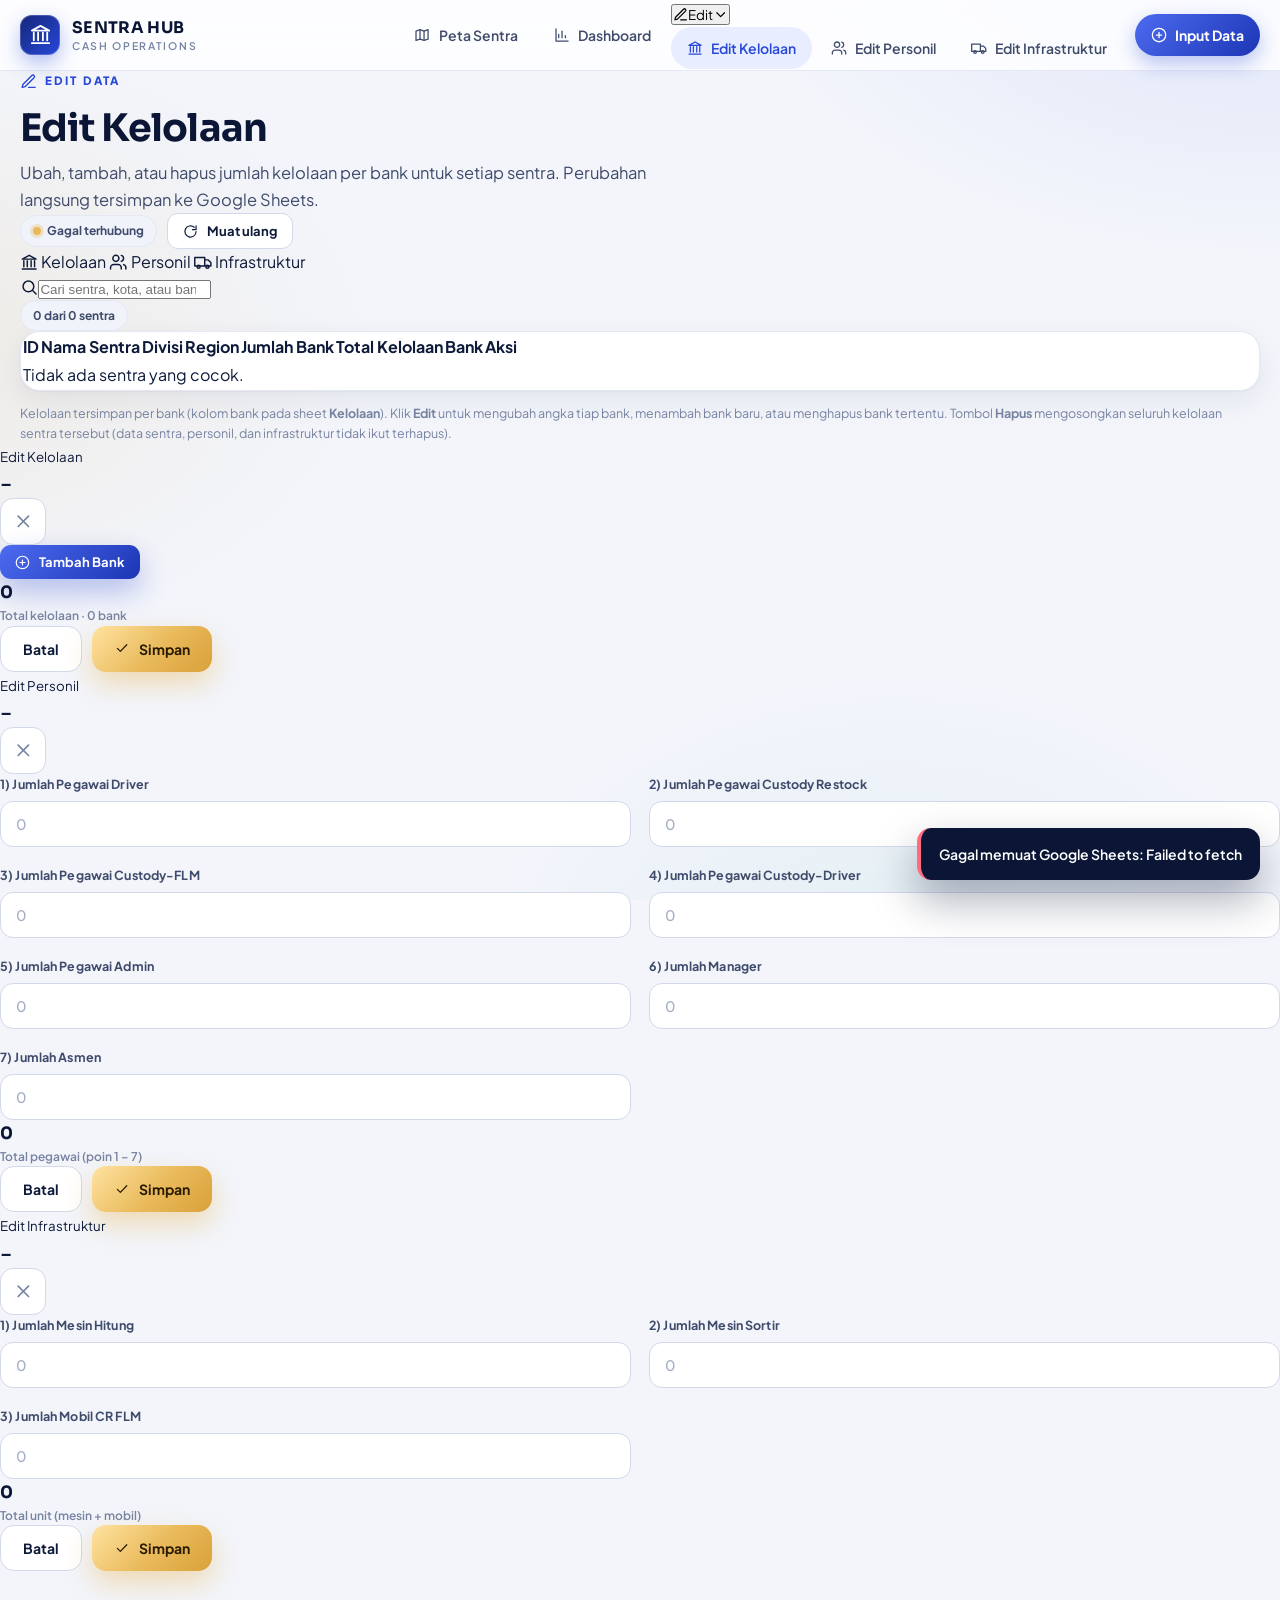
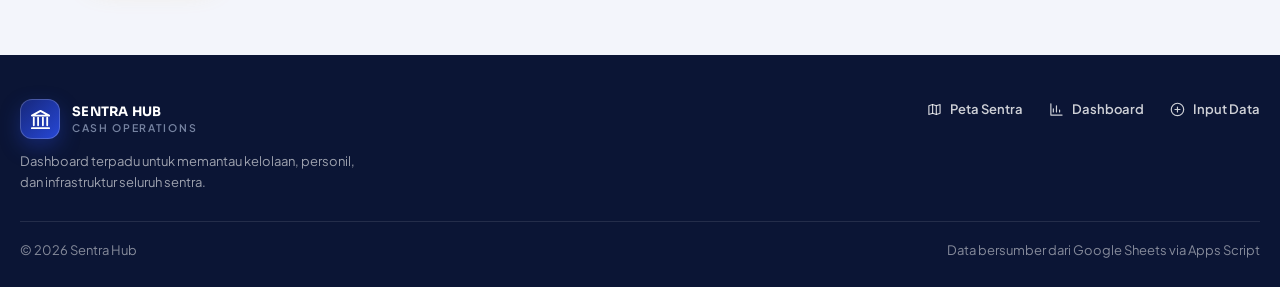
==== edit.html @ 5a51f847 "Add files via upload" ====
<!DOCTYPE html>
<html lang="id">
<head>
<meta charset="utf-8">
<meta name="viewport" content="width=device-width,initial-scale=1">
<title>Sentra Hub – Edit Data</title>
<link rel="icon" href="data:image/svg+xml,%3Csvg xmlns='http://www.w3.org/2000/svg' viewBox='0 0 64 64'%3E%3Cdefs%3E%3ClinearGradient id='g' x1='0' y1='0' x2='1' y2='1'%3E%3Cstop offset='0' stop-color='%2316277a'/%3E%3Cstop offset='1' stop-color='%232748d8'/%3E%3C/linearGradient%3E%3C/defs%3E%3Crect width='64' height='64' rx='16' fill='url(%23g)'/%3E%3Ctext x='32' y='43' font-size='34' font-weight='800' text-anchor='middle' fill='%23ffe3a1' font-family='Arial'%3ES%3C/text%3E%3C/svg%3E">
<link rel="preconnect" href="https://fonts.googleapis.com">
<link rel="preconnect" href="https://fonts.gstatic.com" crossorigin>
<link href="https://fonts.googleapis.com/css2?family=Plus+Jakarta+Sans:wght@400;500;600;700;800&family=Sora:wght@600;700&display=swap" rel="stylesheet">
<link rel="stylesheet" href="styles.css">
</head>
<body>

<nav class="nav">
  <div class="container nav-in">
    <a class="brand" href="index.html#top">
      <div class="brand-mark"><svg class="ic"><use href="#i-bank"/></svg></div>
      <div class="t"><span class="t">SENTRA HUB</span><small>Cash Operations</small></div>
    </a>
    <div class="nav-links">
      <a href="index.html#peta"><svg class="ic"><use href="#i-map"/></svg><span class="lbl">Peta Sentra</span></a>
      <a href="index.html#dashboard"><svg class="ic"><use href="#i-chart"/></svg><span class="lbl">Dashboard</span></a>
      <div class="nav-dd active">
        <button type="button" class="nav-dd-btn" aria-haspopup="true" aria-expanded="false"><svg class="ic"><use href="#i-edit"/></svg><span class="lbl">Edit</span><svg class="ic caret"><use href="#i-chev"/></svg></button>
        <div class="nav-dd-menu" role="menu">
          <a href="edit.html#kelolaan" role="menuitem" data-edit="kelolaan"><svg class="ic"><use href="#i-bank"/></svg><span class="lbl">Edit Kelolaan</span></a>
          <a href="edit.html#personil" role="menuitem" data-edit="personil"><svg class="ic"><use href="#i-users"/></svg><span class="lbl">Edit Personil</span></a>
          <a href="edit.html#infrastruktur" role="menuitem" data-edit="infrastruktur"><svg class="ic"><use href="#i-truck"/></svg><span class="lbl">Edit Infrastruktur</span></a>
        </div>
      </div>
      <a href="form.html" class="cta"><svg class="ic"><use href="#i-plus"/></svg><span class="lbl">Input Data</span></a>
    </div>
  </div>
</nav>

<main class="container">
  <div class="edit-head">
    <div>
      <span class="eyebrow"><svg class="ic"><use href="#i-edit"/></svg> Edit Data</span>
      <h2 class="title" id="pageTitle">Edit Kelolaan</h2>
      <p class="lead-dark" id="pageDesc">Ubah, tambah, atau hapus jumlah kelolaan per bank untuk setiap sentra. Perubahan langsung tersimpan ke Google Sheets.</p>
    </div>
    <div style="display:flex;gap:10px;align-items:center;flex-wrap:wrap">
      <span class="chip" id="status"><span class="dot demo"></span> Memuat…</span>
      <button class="btn btn-sm" id="refresh" type="button"><svg class="ic"><use href="#i-refresh"/></svg> Muat ulang</button>
    </div>
  </div>

  <div class="edit-tabs" id="tabs">
    <a href="#kelolaan" data-tab="kelolaan"><svg class="ic"><use href="#i-bank"/></svg> Kelolaan</a>
    <a href="#personil" data-tab="personil"><svg class="ic"><use href="#i-users"/></svg> Personil</a>
    <a href="#infrastruktur" data-tab="infrastruktur"><svg class="ic"><use href="#i-truck"/></svg> Infrastruktur</a>
  </div>

  <!-- ===== TAB KELOLAAN ===== -->
  <section id="tab-kelolaan">
    <div class="toolbar">
      <div class="search"><svg class="ic"><use href="#i-search"/></svg><input id="q" type="search" placeholder="Cari sentra, kota, atau bank…" autocomplete="off"></div>
      <span class="chip" id="count"></span>
    </div>
    <div class="card tbl-card">
      <div class="tbl-wrap">
        <table class="dt">
          <thead><tr>
            <th>ID</th><th>Nama Sentra</th><th>Divisi</th><th>Region</th>
            <th class="num">Jumlah Bank</th><th class="num">Total Kelolaan</th><th>Bank</th><th class="td-act">Aksi</th>
          </tr></thead>
          <tbody id="tbody"><tr><td colspan="8" class="empty-row">Memuat data…</td></tr></tbody>
        </table>
      </div>
    </div>
    <p class="note">Kelolaan tersimpan per bank (kolom bank pada sheet <b>Kelolaan</b>). Klik <b>Edit</b> untuk mengubah angka tiap bank, menambah bank baru, atau menghapus bank tertentu. Tombol <b>Hapus</b> mengosongkan seluruh kelolaan sentra tersebut (data sentra, personil, dan infrastruktur tidak ikut terhapus).</p>
  </section>

  <!-- ===== TAB PERSONIL ===== -->
  <section id="tab-personil" hidden>
    <div class="toolbar">
      <div class="search"><svg class="ic"><use href="#i-search"/></svg><input id="qp" type="search" placeholder="Cari sentra, kota, atau divisi…" autocomplete="off"></div>
      <span class="chip" id="pcount"></span>
    </div>
    <div class="card tbl-card">
      <div class="tbl-wrap">
        <table class="dt">
          <thead><tr>
            <th>ID</th><th>Nama Sentra</th><th>Divisi</th><th>Region</th>
            <th class="num">Driver</th><th class="num">Cust. Restock</th><th class="num">Cust. FLM</th><th class="num">Cust. Driver</th>
            <th class="num">Admin</th><th class="num">Manager</th><th class="num">Asmen</th><th class="num">Total</th><th class="td-act">Aksi</th>
          </tr></thead>
          <tbody id="ptbody"><tr><td colspan="13" class="empty-row">Memuat data…</td></tr></tbody>
        </table>
      </div>
    </div>
    <p class="note">Personil tersimpan per sentra (sheet <b>Personil</b>). Klik <b>Edit</b> untuk mengubah jumlah pegawai tiap posisi. Tombol <b>Hapus</b> menghapus seluruh data personil sentra tersebut (data sentra, kelolaan, dan infrastruktur tidak ikut terhapus).</p>
  </section>

  <!-- ===== TAB INFRASTRUKTUR ===== -->
  <section id="tab-infrastruktur" hidden>
    <div class="toolbar">
      <div class="search"><svg class="ic"><use href="#i-search"/></svg><input id="qi" type="search" placeholder="Cari sentra, kota, atau divisi…" autocomplete="off"></div>
      <span class="chip" id="icount"></span>
    </div>
    <div class="card tbl-card">
      <div class="tbl-wrap">
        <table class="dt">
          <thead><tr>
            <th>ID</th><th>Nama Sentra</th><th>Divisi</th><th>Region</th>
            <th class="num">Mesin Hitung</th><th class="num">Mesin Sortir</th><th class="num">Mobil CR FLM</th><th class="td-act">Aksi</th>
          </tr></thead>
          <tbody id="itbody"><tr><td colspan="8" class="empty-row">Memuat data…</td></tr></tbody>
        </table>
      </div>
    </div>
    <p class="note">Infrastruktur tersimpan per sentra (sheet <b>Infrastruktur</b>). Klik <b>Edit</b> untuk mengubah jumlah mesin hitung, mesin sortir, dan mobil CR FLM. Tombol <b>Hapus</b> menghapus seluruh data infrastruktur sentra tersebut (data sentra, kelolaan, dan personil tidak ikut terhapus).</p>
  </section>
</main>

<!-- ===== MODAL EDIT / TAMBAH KELOLAAN ===== -->
<div class="modal-bg" id="modal" aria-hidden="true">
  <div class="modal" role="dialog" aria-modal="true" aria-labelledby="mTitle">
    <div class="modal-h">
      <div><small id="mSmall">Edit Kelolaan</small><h3 id="mTitle">–</h3></div>
      <button type="button" class="icon-btn" id="mClose" aria-label="Tutup" style="margin-top:0"><svg class="ic"><use href="#i-x"/></svg></button>
    </div>
    <div class="modal-b">
      <div id="mRows"></div>
      <button type="button" class="btn btn-blue btn-sm" id="mAdd"><svg class="ic"><use href="#i-plus"/></svg> Tambah Bank</button>
      <datalist id="dlBank"></datalist>
    </div>
    <div class="modal-f">
      <div class="sum" style="font-size:12px;color:var(--muted);font-weight:600"><b id="mTotal" style="display:block;font-family:'Sora';font-size:17px;color:var(--navy)">0</b>Total kelolaan · <span id="mBankN">0</span> bank</div>
      <div style="display:flex;gap:10px">
        <button type="button" class="btn" id="mCancel">Batal</button>
        <button type="button" class="btn btn-gold" id="mSave"><svg class="ic"><use href="#i-check"/></svg> Simpan</button>
      </div>
    </div>
  </div>
</div>

<!-- ===== MODAL EDIT / TAMBAH PERSONIL ===== -->
<div class="modal-bg" id="pmodal" aria-hidden="true">
  <div class="modal" role="dialog" aria-modal="true" aria-labelledby="pTitle">
    <div class="modal-h">
      <div><small id="pSmall">Edit Personil</small><h3 id="pTitle">–</h3></div>
      <button type="button" class="icon-btn" id="pClose" aria-label="Tutup" style="margin-top:0"><svg class="ic"><use href="#i-x"/></svg></button>
    </div>
    <div class="modal-b">
      <div class="grid g2" id="pFields"></div>
    </div>
    <div class="modal-f">
      <div class="sum" style="font-size:12px;color:var(--muted);font-weight:600"><b id="pTotal" style="display:block;font-family:'Sora';font-size:17px;color:var(--navy)">0</b>Total pegawai (poin 1 – 7)</div>
      <div style="display:flex;gap:10px">
        <button type="button" class="btn" id="pCancel">Batal</button>
        <button type="button" class="btn btn-gold" id="pSave"><svg class="ic"><use href="#i-check"/></svg> Simpan</button>
      </div>
    </div>
  </div>
</div>

<!-- ===== MODAL EDIT / TAMBAH INFRASTRUKTUR ===== -->
<div class="modal-bg" id="imodal" aria-hidden="true">
  <div class="modal" role="dialog" aria-modal="true" aria-labelledby="iTitle">
    <div class="modal-h">
      <div><small id="iSmall">Edit Infrastruktur</small><h3 id="iTitle">–</h3></div>
      <button type="button" class="icon-btn" id="iClose" aria-label="Tutup" style="margin-top:0"><svg class="ic"><use href="#i-x"/></svg></button>
    </div>
    <div class="modal-b">
      <div class="grid g2" id="iFields"></div>
    </div>
    <div class="modal-f">
      <div class="sum" style="font-size:12px;color:var(--muted);font-weight:600"><b id="iTotal" style="display:block;font-family:'Sora';font-size:17px;color:var(--navy)">0</b>Total unit (mesin + mobil)</div>
      <div style="display:flex;gap:10px">
        <button type="button" class="btn" id="iCancel">Batal</button>
        <button type="button" class="btn btn-gold" id="iSave"><svg class="ic"><use href="#i-check"/></svg> Simpan</button>
      </div>
    </div>
  </div>
</div>

<footer>
  <div class="container">
    <div class="foot-top">
      <div>
        <div class="brand"><div class="brand-mark"><svg class="ic"><use href="#i-bank"/></svg></div><div><span>SENTRA HUB</span><small>Cash Operations</small></div></div>
        <p>Dashboard terpadu untuk memantau kelolaan, personil, dan infrastruktur seluruh sentra.</p>
      </div>
      <div class="foot-links">
        <a href="index.html#peta"><svg class="ic"><use href="#i-map"/></svg> Peta Sentra</a>
        <a href="index.html#dashboard"><svg class="ic"><use href="#i-chart"/></svg> Dashboard</a>
        <a href="form.html"><svg class="ic"><use href="#i-plus"/></svg> Input Data</a>
      </div>
    </div>
    <div class="foot-bot"><span>© <span id="yr"></span> Sentra Hub</span><span>Data bersumber dari Google Sheets via Apps Script</span></div>
  </div>
</footer>

<script src="api.js"></script>
<script>
(function () {
  "use strict";
  const A = window.SentraAPI, { esc, fmtNum, icon } = A;
  const $ = (s) => document.querySelector(s);
  $("#yr").textContent = new Date().getFullYear();

  const sid = (v) => String(v == null ? "" : v).trim().toUpperCase();
  const parseNum = (v) => Number(String(v).replace(/\D/g, "")) || 0;
  const normKey = (k) => String(k).trim().toLowerCase().replace(/[^a-z0-9]+/g, "_").replace(/^_|_$/g, "");
  const normRows = (arr) => (arr || []).map((r) => { const o = {}; Object.keys(r).forEach((k) => (o[normKey(k)] = r[k])); if (o.id_sentra === undefined && o.id !== undefined) o.id_sentra = o.id; return o; });

  let rows = [];          // satu baris per sentra: { id, nama, divisi, region, kota, items:[{bank,jml}], total }
  let bankNames = [];     // untuk autocomplete
  let editing = null;     // sentra yang sedang diedit di modal
  let pRows = [];         // satu baris per sentra: { id, nama, divisi, region, kota, has, v:{driver,...}, total }
  let pEditing = null;    // sentra yang sedang diedit di modal personil
  const PERS = [["driver", "Jumlah Pegawai Driver"], ["custody_restock", "Jumlah Pegawai Custody Restock"], ["custody_flm", "Jumlah Pegawai Custody-FLM"],
                ["custody_driver", "Jumlah Pegawai Custody-Driver"], ["admin", "Jumlah Pegawai Admin"], ["manager", "Jumlah Manager"], ["asmen", "Jumlah Asmen"]];
  const nInt = (v) => Math.max(0, Math.floor(parseNum(v)));
  let iRows = [];         // satu baris per sentra: { id, nama, divisi, region, kota, has, v:{mesin_hitung,...} }
  let iEditing = null;    // sentra yang sedang diedit di modal infrastruktur
  const INFRA = [["mesin_hitung", "Jumlah Mesin Hitung"], ["mesin_sortir", "Jumlah Mesin Sortir"], ["mobil_cr_flm", "Jumlah Mobil CR FLM"]];

  /* ---------- tab / hash ---------- */
  const TABS = { kelolaan: ["Edit Kelolaan", "Ubah, tambah, atau hapus jumlah kelolaan per bank untuk setiap sentra. Perubahan langsung tersimpan ke Google Sheets."],
                 personil: ["Edit Personil", "Ubah jumlah pegawai per posisi untuk setiap sentra."],
                 infrastruktur: ["Edit Infrastruktur", "Ubah jumlah mesin hitung, mesin sortir, dan mobil CR FLM tiap sentra."] };
  function route() {
    const t = TABS[location.hash.slice(1)] ? location.hash.slice(1) : "kelolaan";
    $("#pageTitle").textContent = TABS[t][0]; $("#pageDesc").textContent = TABS[t][1];
    document.querySelectorAll("[data-tab]").forEach((a) => a.classList.toggle("active", a.dataset.tab === t));
    document.querySelectorAll("[data-edit]").forEach((a) => a.classList.toggle("active", a.dataset.edit === t));
    $("#tab-kelolaan").hidden = t !== "kelolaan";
    $("#tab-personil").hidden = t !== "personil";
    $("#tab-infrastruktur").hidden = t !== "infrastruktur";
    document.title = "Sentra Hub – " + TABS[t][0];
  }
  window.addEventListener("hashchange", route); route();

  /* ---------- muat & susun data ---------- */
  function build(raw) {
    const sentra = normRows(raw.sentra), kel = normRows(raw.kelolaan);
    const byId = {};
    kel.forEach((r) => { const k = sid(r.id_sentra); (byId[k] = byId[k] || []).push(r); });
    const names = new Map();
    rows = sentra.filter((s) => s.id || s.nama_sentra).map((s) => {
      const merged = new Map();
      (byId[sid(s.id)] || []).forEach((r) => {
        const bank = String(r.nama_bank || "").trim(); if (!bank) return;
        const k = bank.toLowerCase(), v = Number(r.jumlah_kelolaan) || 0;
        names.set(k, names.get(k) || bank);
        merged.set(k, { bank: (merged.get(k) || { bank }).bank, jml: ((merged.get(k) || {}).jml || 0) + v });
      });
      const items = [...merged.values()].filter((x) => x.jml > 0);
      return { id: s.id, nama: s.nama_sentra, divisi: s.divisi, region: parseInt(String(s.region == null ? "" : s.region).replace(/\D/g, ""), 10) || "", kota: s.kota || "",
               items, total: items.reduce((a, x) => a + x.jml, 0) };
    });
    (raw.banks || []).forEach((b) => { const k = String(b).trim().toLowerCase(); if (k && !names.has(k)) names.set(k, String(b).trim()); });
    // personil: 1 baris per sentra (sheet memakai kolom "driver"; data lama memakai "kasir")
    const per = normRows(raw.personil), pById = {}, pByName = {};
    per.forEach((r) => { pById[sid(r.id_sentra)] = pById[sid(r.id_sentra)] || r; const nk = String(r.nama_sentra || "").trim().toLowerCase(); if (nk) pByName[nk] = pByName[nk] || r; });
    pRows = sentra.filter((s) => s.id || s.nama_sentra).map((s) => {
      const rec = pById[sid(s.id)] || pByName[String(s.nama_sentra || "").trim().toLowerCase()] || null;
      const v = {};
      PERS.forEach(([k]) => { const raw0 = rec ? ((k === "driver" && (rec.driver === undefined || rec.driver === "")) ? rec.kasir : rec[k]) : 0; v[k] = nInt(raw0); });
      return { id: s.id, nama: s.nama_sentra, divisi: s.divisi, region: parseInt(String(s.region == null ? "" : s.region).replace(/\D/g, ""), 10) || "", kota: s.kota || "",
               has: !!rec, v, total: PERS.reduce((a, [k]) => a + v[k], 0) };
    });
    const inf = normRows(raw.infrastruktur), iById = {}, iByName = {};
    inf.forEach((r) => { iById[sid(r.id_sentra)] = iById[sid(r.id_sentra)] || r; const nk = String(r.nama_sentra || "").trim().toLowerCase(); if (nk) iByName[nk] = iByName[nk] || r; });
    iRows = sentra.filter((s) => s.id || s.nama_sentra).map((s) => {
      const rec = iById[sid(s.id)] || iByName[String(s.nama_sentra || "").trim().toLowerCase()] || null;
      const v = {}; INFRA.forEach(([k]) => (v[k] = rec ? nInt(rec[k]) : 0));
      return { id: s.id, nama: s.nama_sentra, divisi: s.divisi, region: parseInt(String(s.region == null ? "" : s.region).replace(/\D/g, ""), 10) || "", kota: s.kota || "", has: !!rec, v };
    });
    bankNames = [...names.values()].sort((a, b) => a.localeCompare(b));
    $("#dlBank").innerHTML = bankNames.map((b) => `<option value="${esc(b)}">`).join("");
  }

  function render() {
    const q = $("#q").value.trim().toLowerCase();
    const list = rows.filter((r) => !q || [r.id, r.nama, r.kota, r.divisi, ...r.items.map((x) => x.bank)].join(" ").toLowerCase().includes(q));
    $("#count").textContent = list.length + " dari " + rows.length + " sentra";
    $("#tbody").innerHTML = list.length ? list.map((r) => {
      const has = r.items.length > 0;
      const chips = r.items.slice(0, 4).map((x) => `<span class="chip">${esc(x.bank)}</span>`).join("") + (r.items.length > 4 ? `<span class="chip blue">+${r.items.length - 4}</span>` : "");
      return `<tr>
        <td>${esc(r.id)}</td>
        <td><b>${esc(r.nama)}</b><div class="hint">${esc(r.kota)}</div></td>
        <td>${esc(r.divisi)}</td><td>${r.region ? "Region " + r.region : "–"}</td>
        <td class="num">${fmtNum(r.items.length)}</td><td class="num"><b>${fmtNum(r.total)}</b></td>
        <td><div class="mini-chips">${has ? chips : '<span class="hint">belum ada data</span>'}</div></td>
        <td class="td-act">
          <button type="button" class="btn-edit" data-act="edit" data-id="${esc(r.id)}">${icon(has ? "edit" : "plus")} ${has ? "Edit" : "Tambah"}</button>
          <button type="button" class="btn-del" data-act="del" data-id="${esc(r.id)}" ${has ? "" : "disabled"}>${icon("trash")} Hapus</button>
        </td></tr>`;
    }).join("") : `<tr><td colspan="8" class="empty-row">Tidak ada sentra yang cocok.</td></tr>`;
  }

  function renderP() {
    const q = $("#qp").value.trim().toLowerCase();
    const list = pRows.filter((r) => !q || [r.id, r.nama, r.kota, r.divisi].join(" ").toLowerCase().includes(q));
    $("#pcount").textContent = list.length + " dari " + pRows.length + " sentra";
    $("#ptbody").innerHTML = list.length ? list.map((r) => `<tr>
        <td>${esc(r.id)}</td>
        <td><b>${esc(r.nama)}</b><div class="hint">${esc(r.kota)}</div></td>
        <td>${esc(r.divisi)}</td><td>${r.region ? "Region " + r.region : "–"}</td>
        ${r.has ? PERS.map(([k]) => `<td class="num">${fmtNum(r.v[k])}</td>`).join("") : `<td colspan="7" class="hint" style="text-align:center">belum ada data</td>`}
        <td class="num"><b>${fmtNum(r.total)}</b></td>
        <td class="td-act">
          <button type="button" class="btn-edit" data-pact="edit" data-id="${esc(r.id)}">${icon(r.has ? "edit" : "plus")} ${r.has ? "Edit" : "Tambah"}</button>
          <button type="button" class="btn-del" data-pact="del" data-id="${esc(r.id)}" ${r.has ? "" : "disabled"}>${icon("trash")} Hapus</button>
        </td></tr>`).join("") : `<tr><td colspan="13" class="empty-row">Tidak ada sentra yang cocok.</td></tr>`;
  }

  function renderI() {
    const q = $("#qi").value.trim().toLowerCase();
    const list = iRows.filter((r) => !q || [r.id, r.nama, r.kota, r.divisi].join(" ").toLowerCase().includes(q));
    $("#icount").textContent = list.length + " dari " + iRows.length + " sentra";
    $("#itbody").innerHTML = list.length ? list.map((r) => `<tr>
        <td>${esc(r.id)}</td>
        <td><b>${esc(r.nama)}</b><div class="hint">${esc(r.kota)}</div></td>
        <td>${esc(r.divisi)}</td><td>${r.region ? "Region " + r.region : "–"}</td>
        ${r.has ? INFRA.map(([k]) => `<td class="num">${fmtNum(r.v[k])}</td>`).join("") : `<td colspan="3" class="hint" style="text-align:center">belum ada data</td>`}
        <td class="td-act">
          <button type="button" class="btn-edit" data-iact="edit" data-id="${esc(r.id)}">${icon(r.has ? "edit" : "plus")} ${r.has ? "Edit" : "Tambah"}</button>
          <button type="button" class="btn-del" data-iact="del" data-id="${esc(r.id)}" ${r.has ? "" : "disabled"}>${icon("trash")} Hapus</button>
        </td></tr>`).join("") : `<tr><td colspan="8" class="empty-row">Tidak ada sentra yang cocok.</td></tr>`;
  }

  function setStatus(demo, failed) {
    const hh = new Date().toLocaleTimeString("id-ID", { hour: "2-digit", minute: "2-digit" });
    $("#status").innerHTML = demo
      ? `<span class="dot demo"></span> ${failed ? "Gagal terhubung" : "Mode demo (GAS_URL kosong)"}`
      : `<span class="dot"></span> Live · Google Sheets · ${hh}`;
  }
  async function load() {
    const btn = $("#refresh"); btn.disabled = true;
    try { const { raw, demo } = await A.loadData(); build(raw); setStatus(demo); }
    catch (e) { A.toast("Gagal memuat Google Sheets: " + e.message, "error"); setStatus(true, true); $("#tbody").innerHTML = `<tr><td colspan="8" class="empty-row">Data tidak dapat dimuat. Coba klik “Muat ulang”.</td></tr>`; $("#ptbody").innerHTML = `<tr><td colspan="13" class="empty-row">Data tidak dapat dimuat. Coba klik “Muat ulang”.</td></tr>`; $("#itbody").innerHTML = `<tr><td colspan="8" class="empty-row">Data tidak dapat dimuat. Coba klik “Muat ulang”.</td></tr>`; }
    render(); renderP(); renderI(); btn.disabled = false;
  }
  $("#refresh").addEventListener("click", load);
  $("#q").addEventListener("input", render);
  $("#qp").addEventListener("input", renderP);
  $("#qi").addEventListener("input", renderI);

  /* ---------- modal ---------- */
  function mRow(d) {
    d = d || {};
    const el = document.createElement("div");
    el.className = "mrow";
    el.innerHTML = `
      <div class="field"><label>Nama Bank</label><input class="m-bank" list="dlBank" placeholder="mis. BCA" maxlength="60" value="${esc(d.bank || "")}"></div>
      <div class="field"><label>Jumlah Kelolaan</label><input class="m-jml" inputmode="numeric" placeholder="0" value="${d.jml ? fmtNum(d.jml) : ""}"></div>
      <button type="button" class="icon-btn m-del" title="Hapus bank ini" aria-label="Hapus bank ini">${icon("x")}</button>`;
    $("#mRows").appendChild(el);
    return el;
  }
  function mRead() {
    return [...document.querySelectorAll("#mRows .mrow")].map((r) => ({ el: r, bank: r.querySelector(".m-bank").value.trim().replace(/\s+/g, " "), jml: parseNum(r.querySelector(".m-jml").value) }));
  }
  function mRecalc() {
    const rs = mRead().filter((r) => r.bank || r.jml);
    $("#mTotal").textContent = fmtNum(rs.reduce((a, r) => a + r.jml, 0));
    $("#mBankN").textContent = new Set(rs.filter((r) => r.bank).map((r) => r.bank.toLowerCase())).size;
  }
  function openModal(r) {
    editing = r;
    $("#mSmall").textContent = r.items.length ? "Edit Kelolaan" : "Tambah Kelolaan";
    $("#mTitle").textContent = r.nama + " (" + r.id + ")";
    $("#mRows").innerHTML = "";
    (r.items.length ? r.items : [{}]).forEach(mRow);
    mRecalc();
    $("#modal").classList.add("open"); $("#modal").setAttribute("aria-hidden", "false");
    const f = $("#mRows .m-jml"); if (f && r.items.length) f.focus(); else $("#mRows .m-bank").focus();
  }
  function closeModal() { editing = null; $("#modal").classList.remove("open"); $("#modal").setAttribute("aria-hidden", "true"); }

  $("#mAdd").addEventListener("click", () => { mRow().querySelector(".m-bank").focus(); mRecalc(); });
  $("#mRows").addEventListener("click", (e) => {
    if (!e.target.closest(".m-del")) return;
    const row = e.target.closest(".mrow");
    if ($("#mRows").children.length === 1) row.querySelectorAll("input").forEach((i) => (i.value = "")); else row.remove();
    mRecalc();
  });
  $("#mRows").addEventListener("input", (e) => {
    if (e.target.classList.contains("m-jml")) { const n = parseNum(e.target.value); e.target.value = n ? fmtNum(n) : ""; }
    mRecalc();
  });
  $("#mClose").addEventListener("click", closeModal);
  $("#mCancel").addEventListener("click", closeModal);
  $("#modal").addEventListener("mousedown", (e) => { if (e.target === $("#modal")) closeModal(); });
  document.addEventListener("keydown", (e) => { if (e.key === "Escape") { if (editing) closeModal(); if (pEditing) closePModal(); if (iEditing) closeIModal(); } });

  const saveHtml = `${icon("check")} Simpan`;
  $("#mSave").addEventListener("click", async () => {
    if (!editing) return;
    const rs = mRead().filter((r) => r.bank || r.jml);
    document.querySelectorAll("#mRows .mrow").forEach((r) => (r.style.outline = ""));
    const bad = rs.find((r) => !r.bank || r.jml <= 0);
    if (bad) { bad.el.style.outline = "2px solid var(--danger)"; A.toast("Setiap baris wajib berisi nama bank dan jumlah kelolaan > 0.", "error"); return; }
    if (!rs.length) { A.toast("Isi minimal satu bank. Untuk mengosongkan semua, gunakan tombol Hapus pada tabel.", "error"); return; }
    const seen = new Set(), dup = rs.find((r) => { const k = r.bank.toLowerCase(); if (seen.has(k)) return true; seen.add(k); return false; });
    if (dup) { dup.el.style.outline = "2px solid var(--danger)"; A.toast("Bank \"" + dup.bank + "\" diisi dua kali. Gabungkan jadi satu baris.", "error"); return; }

    const btn = $("#mSave"); btn.disabled = true; btn.textContent = "Menyimpan…";
    try {
      const res = await A.saveKelolaan(editing.id, rs.map((r) => ({ nama_bank: r.bank, jumlah_kelolaan: r.jml })));
      A.toast(res.demo ? "Tersimpan (mode demo, di browser ini)." : "Kelolaan " + editing.nama + " berhasil disimpan ✓", "ok");
      closeModal(); await load();
    } catch (err) { A.toast("Gagal menyimpan: " + err.message, "error"); }
    finally { btn.disabled = false; btn.innerHTML = saveHtml; }
  });

  /* ---------- aksi tabel ---------- */
  $("#tbody").addEventListener("click", async (e) => {
    const b = e.target.closest("button[data-act]"); if (!b) return;
    const r = rows.find((x) => sid(x.id) === sid(b.dataset.id)); if (!r) return;
    if (b.dataset.act === "edit") return openModal(r);
    if (!confirm("Hapus seluruh data kelolaan " + r.nama + " (" + r.items.length + " bank)?\nData sentra, personil, dan infrastruktur tidak ikut terhapus.")) return;
    b.disabled = true;
    try {
      const res = await A.deleteKelolaan(r.id);
      A.toast(res.demo ? "Terhapus (mode demo)." : "Kelolaan " + r.nama + " dihapus ✓", "ok");
      await load();
    } catch (err) { A.toast("Gagal menghapus: " + err.message, "error"); b.disabled = false; }
  });

  /* ---------- modal personil ---------- */
  $("#pFields").innerHTML = PERS.map(([k, l], i) =>
    `<div class="field"><label for="pm_${k}">${i + 1}) ${l}</label><input id="pm_${k}" data-pm="${k}" inputmode="numeric" placeholder="0"></div>`).join("");
  function pRecalc() { $("#pTotal").textContent = fmtNum(PERS.reduce((a, [k]) => a + nInt($("#pm_" + k).value), 0)); }
  function openPModal(r) {
    pEditing = r;
    $("#pSmall").textContent = r.has ? "Edit Personil" : "Tambah Personil";
    $("#pTitle").textContent = r.nama + " (" + r.id + ")";
    PERS.forEach(([k]) => { const i = $("#pm_" + k); i.value = r.v[k] ? fmtNum(r.v[k]) : ""; i.closest(".field").classList.remove("err"); i.style.outline = ""; });
    pRecalc();
    $("#pmodal").classList.add("open"); $("#pmodal").setAttribute("aria-hidden", "false");
    $("#pm_" + PERS[0][0]).focus();
  }
  function closePModal() { pEditing = null; $("#pmodal").classList.remove("open"); $("#pmodal").setAttribute("aria-hidden", "true"); }
  $("#pFields").addEventListener("input", (e) => {
    if (!e.target.matches("[data-pm]")) return;
    const n = parseNum(e.target.value); e.target.value = n ? fmtNum(n) : ""; e.target.style.outline = ""; pRecalc();
  });
  $("#pClose").addEventListener("click", closePModal);
  $("#pCancel").addEventListener("click", closePModal);
  $("#pmodal").addEventListener("mousedown", (e) => { if (e.target === $("#pmodal")) closePModal(); });

  const pSaveHtml = `${icon("check")} Simpan`;
  $("#pSave").addEventListener("click", async () => {
    if (!pEditing) return;
    const vals = {}; PERS.forEach(([k]) => (vals[k] = nInt($("#pm_" + k).value)));
    if (!PERS.some(([k]) => vals[k] > 0)) { A.toast("Isi minimal satu posisi dengan jumlah > 0. Untuk mengosongkan semua, gunakan tombol Hapus pada tabel.", "error"); return; }
    const btn = $("#pSave"); btn.disabled = true; btn.textContent = "Menyimpan…";
    try {
      const res = await A.savePersonil(pEditing.id, vals);
      A.toast(res.demo ? "Tersimpan (mode demo, di browser ini)." : "Personil " + pEditing.nama + " berhasil disimpan ✓", "ok");
      closePModal(); await load();
    } catch (err) { A.toast("Gagal menyimpan: " + err.message, "error"); }
    finally { btn.disabled = false; btn.innerHTML = pSaveHtml; }
  });

  $("#ptbody").addEventListener("click", async (e) => {
    const b = e.target.closest("button[data-pact]"); if (!b) return;
    const r = pRows.find((x) => sid(x.id) === sid(b.dataset.id)); if (!r) return;
    if (b.dataset.pact === "edit") return openPModal(r);
    if (!confirm("Hapus seluruh data personil " + r.nama + " (" + fmtNum(r.total) + " pegawai)?\nData sentra, kelolaan, dan infrastruktur tidak ikut terhapus.")) return;
    b.disabled = true;
    try {
      const res = await A.deletePersonil(r.id);
      A.toast(res.demo ? "Terhapus (mode demo)." : "Personil " + r.nama + " dihapus ✓", "ok");
      await load();
    } catch (err) { A.toast("Gagal menghapus: " + err.message, "error"); b.disabled = false; }
  });

  /* ---------- modal infrastruktur ---------- */
  $("#iFields").innerHTML = INFRA.map(([k, l], i) =>
    `<div class="field"><label for="im_${k}">${i + 1}) ${l}</label><input id="im_${k}" data-im="${k}" inputmode="numeric" placeholder="0"></div>`).join("");
  function iRecalc() { $("#iTotal").textContent = fmtNum(INFRA.reduce((a, [k]) => a + nInt($("#im_" + k).value), 0)); }
  function openIModal(r) {
    iEditing = r;
    $("#iSmall").textContent = r.has ? "Edit Infrastruktur" : "Tambah Infrastruktur";
    $("#iTitle").textContent = r.nama + " (" + r.id + ")";
    INFRA.forEach(([k]) => { $("#im_" + k).value = r.v[k] ? fmtNum(r.v[k]) : ""; });
    iRecalc();
    $("#imodal").classList.add("open"); $("#imodal").setAttribute("aria-hidden", "false");
    $("#im_" + INFRA[0][0]).focus();
  }
  function closeIModal() { iEditing = null; $("#imodal").classList.remove("open"); $("#imodal").setAttribute("aria-hidden", "true"); }
  $("#iFields").addEventListener("input", (e) => {
    if (!e.target.matches("[data-im]")) return;
    const n = parseNum(e.target.value); e.target.value = n ? fmtNum(n) : ""; iRecalc();
  });
  $("#iClose").addEventListener("click", closeIModal);
  $("#iCancel").addEventListener("click", closeIModal);
  $("#imodal").addEventListener("mousedown", (e) => { if (e.target === $("#imodal")) closeIModal(); });

  const iSaveHtml = `${icon("check")} Simpan`;
  $("#iSave").addEventListener("click", async () => {
    if (!iEditing) return;
    const vals = {}; INFRA.forEach(([k]) => (vals[k] = nInt($("#im_" + k).value)));
    if (!INFRA.some(([k]) => vals[k] > 0)) { A.toast("Isi minimal satu unit dengan jumlah > 0. Untuk mengosongkan semua, gunakan tombol Hapus pada tabel.", "error"); return; }
    const btn = $("#iSave"); btn.disabled = true; btn.textContent = "Menyimpan…";
    try {
      const res = await A.saveInfrastruktur(iEditing.id, vals);
      A.toast(res.demo ? "Tersimpan (mode demo, di browser ini)." : "Infrastruktur " + iEditing.nama + " berhasil disimpan ✓", "ok");
      closeIModal(); await load();
    } catch (err) { A.toast("Gagal menyimpan: " + err.message, "error"); }
    finally { btn.disabled = false; btn.innerHTML = iSaveHtml; }
  });

  $("#itbody").addEventListener("click", async (e) => {
    const b = e.target.closest("button[data-iact]"); if (!b) return;
    const r = iRows.find((x) => sid(x.id) === sid(b.dataset.id)); if (!r) return;
    if (b.dataset.iact === "edit") return openIModal(r);
    if (!confirm("Hapus seluruh data infrastruktur " + r.nama + "?\nData sentra, kelolaan, dan personil tidak ikut terhapus.")) return;
    b.disabled = true;
    try {
      const res = await A.deleteInfrastruktur(r.id);
      A.toast(res.demo ? "Terhapus (mode demo)." : "Infrastruktur " + r.nama + " dihapus ✓", "ok");
      await load();
    } catch (err) { A.toast("Gagal menghapus: " + err.message, "error"); b.disabled = false; }
  });

  load();
})();
</script>
</body>
</html>
---- styles.css ----
/* =====================================================================
   SENTRA HUB – Light Premium Theme
   Navy • Biru • Emas — kartu putih, bayangan lembut, ikon outline
   ===================================================================== */
:root{
  --bg:#f3f5fb; --surface:#ffffff; --ink:#0e1a3a; --ink2:#3f4b6b; --muted:#7683a1;
  --line:#e3e8f3; --line2:#d2d9ea;
  --navy:#0b1535; --blue:#2748d8; --blue2:#4d6bf0; --blue-soft:#e8edff;
  --gold:#c8962e; --gold2:#e9b95a; --gold-soft:#fcf3dc;
  --teal:#0e9f94; --teal-soft:#dcf5f2; --violet:#6a4ee0; --violet-soft:#ece8ff;
  --danger:#e0364f; --ok:#16a870; --r:20px;
  --sh:0 1px 2px rgba(14,26,58,.04),0 10px 30px rgba(14,26,58,.07);
  --sh-lg:0 24px 70px rgba(11,21,53,.22);
}
*{box-sizing:border-box;margin:0;padding:0}
html{scroll-behavior:smooth;scroll-padding-top:88px}
body{
  font-family:'Plus Jakarta Sans',system-ui,-apple-system,sans-serif;color:var(--ink);background:var(--bg);
  line-height:1.6;-webkit-font-smoothing:antialiased;
  background-image:
    radial-gradient(900px 520px at 100% -6%,rgba(39,72,216,.09),transparent 60%),
    radial-gradient(760px 520px at -6% 38%,rgba(200,150,46,.10),transparent 60%),
    radial-gradient(700px 500px at 70% 108%,rgba(14,159,148,.07),transparent 60%);
  background-attachment:fixed;
}
a{color:inherit;text-decoration:none}
button{font-family:inherit}
.container{width:min(1240px,100% - 40px);margin-inline:auto}
.ic{width:1.15em;height:1.15em;stroke:currentColor;fill:none;stroke-width:1.9;stroke-linecap:round;stroke-linejoin:round;vertical-align:-.2em;flex:none}

/* ---------- NAV ---------- */
.nav{position:sticky;top:0;z-index:1000;backdrop-filter:blur(18px) saturate(1.4);-webkit-backdrop-filter:blur(18px) saturate(1.4);background:rgba(255,255,255,.82);border-bottom:1px solid var(--line)}
.nav-in{display:flex;align-items:center;justify-content:space-between;height:70px;gap:12px}
.brand{display:flex;gap:12px;align-items:center;font-family:'Sora',sans-serif;font-weight:700;letter-spacing:.02em;color:var(--navy)}
.brand-mark{width:40px;height:40px;border-radius:12px;display:grid;place-items:center;color:#fff;font-size:20px;background:linear-gradient(135deg,#16277a,var(--blue));box-shadow:0 8px 20px rgba(39,72,216,.35),inset 0 0 0 1px rgba(255,255,255,.2)}
.brand small{display:block;font-family:'Plus Jakarta Sans';font-weight:600;font-size:10.5px;letter-spacing:.16em;color:var(--muted);text-transform:uppercase;margin-top:-2px}
.nav-links{display:flex;gap:4px;align-items:center}
.nav-links a{display:inline-flex;gap:8px;align-items:center;padding:10px 16px;border-radius:999px;color:var(--ink2);font-size:14px;font-weight:600;transition:.2s}
.nav-links a:hover{color:var(--blue);background:var(--blue-soft)}
.nav-links a.active{color:var(--blue);background:var(--blue-soft)}
.nav-links a.cta{margin-left:8px;color:#fff;font-weight:700;background:linear-gradient(135deg,var(--blue2),#1c36b4);box-shadow:0 8px 20px rgba(39,72,216,.32)}
.nav-links a.cta:hover{filter:brightness(1.08);transform:translateY(-1px)}

/* ---------- HERO ---------- */
.hero{position:relative;overflow:hidden;border-radius:32px;padding:56px 56px 48px;display:grid;grid-template-columns:1.02fr 1fr;gap:24px;align-items:center;color:#fff;
  background:radial-gradient(620px 320px at 92% -4%,rgba(233,185,90,.30),transparent 62%),radial-gradient(500px 300px at 0% 110%,rgba(77,107,240,.45),transparent 60%),linear-gradient(135deg,#0b1535 0%,#16277a 58%,#2748d8 130%);
  box-shadow:var(--sh-lg)}
.hero::before{content:"";position:absolute;inset:0;background-image:radial-gradient(rgba(255,255,255,.10) 1px,transparent 1.2px);background-size:22px 22px;mask-image:linear-gradient(115deg,#000 0%,transparent 55%);-webkit-mask-image:linear-gradient(115deg,#000 0%,transparent 55%);pointer-events:none}
.hero>*{position:relative}
.pill-light{display:inline-flex;gap:8px;align-items:center;padding:7px 14px;border-radius:999px;font-size:12px;font-weight:700;letter-spacing:.06em;color:#ffe3a6;background:rgba(255,255,255,.1);border:1px solid rgba(255,255,255,.2)}
.hero h1{font-family:'Sora',sans-serif;font-weight:700;font-size:clamp(30px,4vw,50px);line-height:1.1;letter-spacing:-.025em;margin:18px 0 16px}
.hl{background:linear-gradient(120deg,#ffe9b5,var(--gold2) 60%,#f6c968);-webkit-background-clip:text;background-clip:text;color:transparent}
.hero .lead{color:rgba(255,255,255,.78);font-size:clamp(15px,1.4vw,17px);max-width:520px}
.hero-actions{display:flex;gap:12px;flex-wrap:wrap;margin-top:28px}
.trust{list-style:none;display:flex;gap:20px;flex-wrap:wrap;margin-top:30px;font-size:13px;color:rgba(255,255,255,.75)}
.trust li{display:flex;gap:8px;align-items:center}
.trust .ic{color:var(--gold2);font-size:17px}
.art-wrap{position:relative}
.art{width:100%;height:auto;display:block;filter:drop-shadow(0 18px 30px rgba(0,0,0,.25))}
.node-ring{transform-box:fill-box;transform-origin:center;animation:ring 2.8s ease-out infinite}
.flow{animation:dash 3.2s linear infinite}
@keyframes ring{0%{transform:scale(.5);opacity:.9}100%{transform:scale(2.6);opacity:0}}
@keyframes dash{to{stroke-dashoffset:-40}}
.float-chip{position:absolute;display:flex;gap:11px;align-items:center;padding:11px 15px;border-radius:16px;background:rgba(255,255,255,.14);border:1px solid rgba(255,255,255,.26);backdrop-filter:blur(12px);-webkit-backdrop-filter:blur(12px);font-size:11.5px;color:rgba(255,255,255,.82);animation:float 5s ease-in-out infinite;box-shadow:0 12px 30px rgba(0,0,0,.18)}
.float-chip b{display:block;font-family:'Sora';font-size:17px;color:#fff;line-height:1.2}
.float-chip .fi{width:36px;height:36px;border-radius:11px;display:grid;place-items:center;font-size:18px;color:#1c1300;background:linear-gradient(135deg,#ffe9b5,var(--gold2))}
.fc1{left:0;top:6%}.fc2{right:2%;top:-2%;animation-delay:-1.6s}.fc3{right:6%;bottom:2%;animation-delay:-3s}
@keyframes float{50%{transform:translateY(-8px)}}
.hero.compact{padding:42px 48px;grid-template-columns:1.2fr .8fr}
.hero.compact h1{font-size:clamp(28px,3.4vw,42px)}
.steps-row{display:flex;gap:10px;flex-wrap:wrap;margin-top:22px}
.step-chip{display:inline-flex;gap:8px;align-items:center;padding:8px 14px;border-radius:999px;font-size:12.5px;font-weight:600;color:#fff;background:rgba(255,255,255,.1);border:1px solid rgba(255,255,255,.2)}
.step-chip .ic{color:var(--gold2)}

/* ---------- SECTION TYPO ---------- */
section.block{padding:84px 0 12px}
.eyebrow{display:inline-flex;align-items:center;gap:8px;text-transform:uppercase;letter-spacing:.18em;font-size:11.5px;color:var(--blue);font-weight:800}
.eyebrow .ic{font-size:15px}
h2.title{font-family:'Sora',sans-serif;font-size:clamp(25px,3vw,38px);letter-spacing:-.025em;line-height:1.15;margin:10px 0 10px;color:var(--navy)}
.lead-dark{color:var(--ink2);font-size:clamp(15px,1.4vw,16.5px);max-width:660px}
.sec-head{display:flex;justify-content:space-between;align-items:flex-end;gap:20px;flex-wrap:wrap;margin-bottom:28px}
.display{font-family:'Sora',sans-serif;font-weight:700;font-size:clamp(30px,4.4vw,50px);line-height:1.1;letter-spacing:-.025em;color:var(--navy)}

/* ---------- PRIMITIVES ---------- */
.card{background:var(--surface);border:1px solid var(--line);border-radius:var(--r);box-shadow:var(--sh)}
.grid{display:grid;gap:18px}
.g2{grid-template-columns:repeat(2,minmax(0,1fr))}
.g3{grid-template-columns:repeat(3,minmax(0,1fr))}
.g4{grid-template-columns:repeat(4,minmax(0,1fr))}
.btn{display:inline-flex;align-items:center;justify-content:center;gap:9px;padding:13px 22px;border-radius:14px;border:1px solid var(--line2);background:#fff;color:var(--ink);font-weight:700;font-size:14px;cursor:pointer;transition:.2s}
.btn:hover{border-color:var(--blue);color:var(--blue);transform:translateY(-1px)}
.btn:disabled{opacity:.55;cursor:not-allowed;transform:none}
.btn-gold{border:none;color:#2a1b00;background:linear-gradient(135deg,#ffe3a1,var(--gold2) 55%,#d9a13a);box-shadow:0 12px 28px rgba(233,185,90,.45)}
.btn-gold:hover{color:#2a1b00;filter:brightness(1.05);transform:translateY(-2px)}
.btn-blue{border:none;color:#fff;background:linear-gradient(135deg,var(--blue2),#1c36b4);box-shadow:0 12px 28px rgba(39,72,216,.32)}
.btn-blue:hover{color:#fff;filter:brightness(1.08);transform:translateY(-2px)}
.btn-ghost-w{color:#fff;background:rgba(255,255,255,.1);border:1px solid rgba(255,255,255,.3)}
.btn-ghost-w:hover{color:#fff;background:rgba(255,255,255,.2);border-color:#fff}
.btn-sm{padding:9px 15px;font-size:13px;border-radius:11px}
.chip{display:inline-flex;align-items:center;gap:6px;padding:5px 12px;border-radius:999px;font-size:12px;font-weight:700;background:#f0f3fa;color:var(--ink2);border:1px solid var(--line)}
.chip.gold{background:var(--gold-soft);color:#8f650f;border-color:#f0dcae}
.chip.teal{background:var(--teal-soft);color:#0a7c73;border-color:#b6e8e3}
.chip.blue{background:var(--blue-soft);color:var(--blue);border-color:#cdd8ff}
.dot{width:8px;height:8px;border-radius:50%;background:var(--ok);box-shadow:0 0 0 3px rgba(22,168,112,.2)}
.dot.demo{background:var(--gold2);box-shadow:0 0 0 3px rgba(233,185,90,.3)}
.ico{flex:none;width:44px;height:44px;border-radius:14px;display:grid;place-items:center;font-size:21px}
.ico.blue,.m-ico.blue{background:var(--blue-soft);color:var(--blue)}
.ico.gold,.m-ico.gold{background:var(--gold-soft);color:#a8760f}
.ico.teal,.m-ico.teal{background:var(--teal-soft);color:#0a8a80}
.ico.violet,.m-ico.violet{background:var(--violet-soft);color:var(--violet)}

/* ---------- MAP ---------- */
.map-shell{display:grid;grid-template-columns:minmax(0,1fr) 420px;gap:20px}
#map{height:680px;border-radius:var(--r);border:1px solid var(--line);box-shadow:var(--sh);overflow:hidden;z-index:1}
.leaflet-container{background:#e9edf5;font-family:inherit}
.soft-tiles{filter:saturate(.55) contrast(.95) brightness(1.03)}
.leaflet-control-zoom{border:none!important;box-shadow:var(--sh)!important;border-radius:12px!important;overflow:hidden}
.leaflet-control-zoom a{background:#fff!important;color:var(--navy)!important;border-color:var(--line)!important}
.leaflet-control-attribution{background:rgba(255,255,255,.8)!important;color:var(--muted)!important}
.leaflet-tooltip{background:var(--navy);border:none;color:#fff;border-radius:10px;font-weight:600;padding:7px 11px;box-shadow:0 10px 28px rgba(11,21,53,.35)}
.leaflet-tooltip-top:before{border-top-color:var(--navy)}
.pin-wrap{background:none!important;border:none!important}
.pin{position:relative;display:grid;place-items:center;width:100%;height:100%;border-radius:50%;color:#2a1b00;font-weight:800;font-size:13px;cursor:pointer;border:3px solid #fff;
  background:linear-gradient(145deg,#ffe3a1,var(--gold));box-shadow:0 8px 20px rgba(11,21,53,.35),0 0 0 5px rgba(200,150,46,.22);transition:transform .2s}
.pin::after{content:"";position:absolute;inset:-7px;border-radius:50%;border:2px solid rgba(200,150,46,.55);animation:pulse 2.4s infinite;pointer-events:none}
.pin:hover{transform:scale(1.12)}
.pin.active{color:#fff;background:linear-gradient(145deg,var(--blue2),#1c36b4);box-shadow:0 8px 22px rgba(39,72,216,.5),0 0 0 6px rgba(39,72,216,.2)}
.pin.active::after{border-color:rgba(39,72,216,.55)}
@keyframes pulse{0%{transform:scale(.92);opacity:.9}100%{transform:scale(1.7);opacity:0}}
.panel{height:680px;overflow:auto;padding:22px;scrollbar-width:thin;scrollbar-color:var(--line2) transparent}
.panel-empty{height:100%;display:grid;place-content:center;text-align:center;color:var(--muted);gap:16px;padding:24px}
.panel-empty .ring{width:92px;height:92px;margin:0 auto;border-radius:50%;display:grid;place-items:center;font-size:38px;color:var(--blue);background:radial-gradient(circle,var(--blue-soft),#fff);border:1px dashed #b7c4f5;animation:float 3.4s ease-in-out infinite}
.panel-empty b{color:var(--navy);font-size:17px;font-family:'Sora'}
.city-head{display:flex;justify-content:space-between;align-items:center;gap:10px;margin-bottom:16px}
.city-head h3{font-family:'Sora',sans-serif;font-size:23px;letter-spacing:-.02em;color:var(--navy);display:flex;gap:10px;align-items:center}
.city-head h3 .ic{color:var(--gold);font-size:22px}
.city-sum{display:grid;grid-template-columns:repeat(3,1fr);gap:8px;margin-bottom:16px}
.city-sum div{padding:11px 12px;border-radius:14px;background:var(--gold-soft);border:1px solid #f0dcae;font-size:11.5px;color:#8f650f}
.city-sum b{display:block;font-size:15px;color:var(--navy);font-family:'Sora'}
.scard{padding:18px;border-radius:18px;background:linear-gradient(180deg,#fff,#f9fafe);border:1px solid var(--line);margin-bottom:14px;box-shadow:0 1px 2px rgba(14,26,58,.03)}
.scard-head{display:flex;justify-content:space-between;gap:10px;align-items:flex-start;margin-bottom:14px;flex-wrap:wrap}
.scard-head h4{font-family:'Sora',sans-serif;font-size:16px;line-height:1.3;color:var(--navy)}
.badges{display:flex;gap:6px;flex-wrap:wrap}
.mgrid{display:grid;grid-template-columns:1fr 1fr;gap:10px}
.metric{display:flex;gap:11px;align-items:center;padding:12px;border-radius:14px;background:#fff;border:1px solid var(--line)}
.m-ico{flex:none;width:36px;height:36px;border-radius:11px;display:grid;place-items:center;font-size:17px}
.m-label{font-size:11px;color:var(--muted);font-weight:600;line-height:1.25}
.m-value{font-family:'Sora',sans-serif;font-weight:700;font-size:17px;margin-top:2px;letter-spacing:-.01em;color:var(--navy)}
.m-sub{font-size:10.5px;color:var(--muted)}
.infra{margin-top:12px;padding:14px;border-radius:15px;background:linear-gradient(135deg,#eefaf8,#f2f5ff);border:1px solid #cdeee9}
.infra-title{font-size:11px;font-weight:800;letter-spacing:.14em;text-transform:uppercase;color:#0a7c73;margin-bottom:10px;display:flex;gap:7px;align-items:center}
.infra-row{display:grid;grid-template-columns:repeat(3,1fr);gap:8px;text-align:center}
.infra-row>div{padding:10px 4px;border-radius:12px;background:#fff;border:1px solid #dff1ee}
.infra-row .ic{font-size:19px;color:var(--teal);display:block;margin:0 auto 4px}
.infra-row b{display:block;font-family:'Sora';font-size:19px;color:var(--navy)}
.infra-row span{font-size:10.5px;color:var(--muted);line-height:1.2;display:block}
.banks{display:flex;flex-wrap:wrap;gap:6px;margin-top:12px}
.note{font-size:12.5px;color:var(--muted);margin-top:12px}

/* ---------- KPI ---------- */
.kpi{padding:24px;position:relative;overflow:hidden;transition:.25s}
.kpi:hover{transform:translateY(-3px);box-shadow:0 18px 44px rgba(14,26,58,.12)}
.kpi-top{display:flex;justify-content:space-between;align-items:flex-start;gap:10px}
.kpi .k-label{font-size:13px;color:var(--ink2);font-weight:600;max-width:70%}
.kpi .k-value{font-family:'Sora',sans-serif;font-weight:700;font-size:clamp(26px,3vw,36px);letter-spacing:-.025em;margin:16px 0 4px;line-height:1.1;color:var(--navy)}
.kpi .k-sub{font-size:12.5px;color:var(--muted)}
.kpi.big{grid-column:span 2}
.kpi.big .k-value{font-size:clamp(32px,4vw,48px)}
.kpi.dark{background:radial-gradient(400px 200px at 100% 0%,rgba(233,185,90,.32),transparent 60%),linear-gradient(135deg,#0b1535,#1a2f86);border:none;color:#fff}
.kpi.dark .k-label,.kpi.dark .k-sub{color:rgba(255,255,255,.72)}
.kpi.dark .k-value{color:#fff}
.kpi.dark .ico{background:rgba(255,255,255,.14);color:#ffe3a1}
.kpi.blue{background:radial-gradient(400px 200px at 100% 0%,rgba(255,255,255,.22),transparent 60%),linear-gradient(135deg,#2748d8,#4d6bf0);border:none;color:#fff}
.kpi.blue .k-label,.kpi.blue .k-sub{color:rgba(255,255,255,.8)}
.kpi.blue .k-value{color:#fff}
.kpi.blue .ico{background:rgba(255,255,255,.18);color:#fff}
.insights{display:grid;grid-template-columns:repeat(3,minmax(0,1fr));gap:14px;margin-top:18px}
.insight{display:flex;gap:14px;align-items:center;padding:16px 18px;border-radius:18px;background:#fff;border:1px solid var(--line);box-shadow:var(--sh)}
.insight small{display:block;font-size:11.5px;color:var(--muted);font-weight:600}
.insight b{font-family:'Sora';font-size:14.5px;color:var(--navy);line-height:1.3;display:block}
.chart-card{padding:24px}
.chart-head{display:flex;gap:14px;align-items:center;margin-bottom:16px}
.chart-head h3{font-family:'Sora',sans-serif;font-size:18px;letter-spacing:-.01em;color:var(--navy)}
.chart-head p{font-size:12.5px;color:var(--muted)}
.chart-box{position:relative;height:320px}

/* ---------- FORM ---------- */
.form-hero-wrap{padding-top:26px}
.fsec{padding:28px;margin-top:20px}
.fsec-head{display:flex;gap:16px;align-items:center;margin-bottom:24px}
.fsec-head .ico{width:50px;height:50px;font-size:24px;border-radius:16px}
.fsec-head small{display:block;font-size:11px;font-weight:800;letter-spacing:.14em;text-transform:uppercase;color:var(--muted)}
.fsec-head h2{font-family:'Sora',sans-serif;font-size:20px;letter-spacing:-.015em;color:var(--navy);line-height:1.25}
.fsec-head p{font-size:13px;color:var(--muted)}
.fsec-head .grow{flex:1}
.field{display:flex;flex-direction:column;gap:7px}
.field.full{grid-column:1/-1}
.field label{font-size:12.5px;font-weight:700;color:var(--ink2);letter-spacing:.01em}
.field label i{color:var(--danger);font-style:normal}
.field input,.field select{width:100%;padding:13px 15px;border-radius:13px;background:#fff;border:1px solid var(--line2);color:var(--ink);font:500 14.5px 'Plus Jakarta Sans',sans-serif;outline:none;transition:.2s;appearance:none;-webkit-appearance:none}
.field select{background-image:url("data:image/svg+xml,%3Csvg xmlns='http://www.w3.org/2000/svg' width='12' height='8' fill='none' stroke='%237683a1' stroke-width='2'%3E%3Cpath d='M1 1l5 5 5-5'/%3E%3C/svg%3E");background-repeat:no-repeat;background-position:right 15px center;padding-right:40px}
.field input::placeholder{color:#a3adc6}
.field input:hover,.field select:hover{border-color:#b4c0e0}
.field input:focus,.field select:focus{border-color:var(--blue);box-shadow:0 0 0 4px rgba(39,72,216,.13)}
.field.err input,.field.err select{border-color:var(--danger);box-shadow:0 0 0 4px rgba(224,54,79,.12)}
.hint{font-size:11.5px;color:var(--muted);min-height:16px}
.krow{display:grid;grid-template-columns:1.3fr 1fr 1.2fr 46px;gap:12px;align-items:start;padding:16px;border-radius:16px;background:#f8f9fd;border:1px solid var(--line);margin-bottom:12px;animation:rowin .3s ease}
@keyframes rowin{from{opacity:0;transform:translateY(8px)}}
.krow .field label{font-size:11.5px}
.icon-btn{width:46px;height:47px;margin-top:22px;border-radius:13px;border:1px solid var(--line2);background:#fff;color:var(--muted);cursor:pointer;font-size:18px;display:grid;place-items:center;transition:.2s}
.icon-btn:hover{color:var(--danger);border-color:var(--danger);background:#fff1f3}
.total-pill{display:flex;justify-content:space-between;align-items:center;gap:12px;padding:16px 20px;border-radius:16px;background:linear-gradient(135deg,var(--gold-soft),#fff8e8);border:1px solid #f0dcae;margin-top:18px;font-weight:600;color:var(--ink2)}
.total-pill b{font-family:'Sora';font-size:22px;color:#8f650f}
.submit-bar{position:sticky;bottom:16px;z-index:20;margin:24px 0 60px;padding:14px 20px;border-radius:20px;display:flex;justify-content:space-between;align-items:center;gap:14px;flex-wrap:wrap;background:rgba(255,255,255,.92);border:1px solid var(--line);backdrop-filter:blur(16px);-webkit-backdrop-filter:blur(16px);box-shadow:0 20px 50px rgba(14,26,58,.18)}
.submit-bar .sum{display:flex;gap:26px;flex-wrap:wrap;font-size:12px;color:var(--muted);font-weight:600}
.submit-bar .sum b{display:block;font-family:'Sora';font-size:17px;color:var(--navy)}

/* ---------- TOAST / FOOTER / REVEAL ---------- */
.toast-wrap{position:fixed;right:20px;bottom:20px;z-index:3000;display:flex;flex-direction:column;gap:10px}
.toast{max-width:380px;padding:15px 18px;border-radius:14px;background:var(--navy);color:#fff;border-left:4px solid var(--gold2);box-shadow:0 20px 44px rgba(11,21,53,.35);font-size:14px;font-weight:600;animation:tin .3s ease}
.toast.ok{border-left-color:#3fd69b}
.toast.error{border-left-color:#ff6b81}
@keyframes tin{from{opacity:0;transform:translateY(12px)}}
footer{margin-top:84px;background:var(--navy);color:rgba(255,255,255,.7);font-size:13px}
.foot-top{display:flex;justify-content:space-between;gap:24px;flex-wrap:wrap;padding:44px 0 28px}
.foot-top .brand{color:#fff}
.foot-top p{max-width:340px;margin-top:12px;color:rgba(255,255,255,.6)}
.foot-links{display:flex;gap:26px;flex-wrap:wrap;align-items:flex-start}
.foot-links a{display:inline-flex;gap:8px;align-items:center;font-weight:600;color:rgba(255,255,255,.8)}
.foot-links a:hover{color:var(--gold2)}
.foot-bot{border-top:1px solid rgba(255,255,255,.1);padding:18px 0 26px;display:flex;justify-content:space-between;gap:12px;flex-wrap:wrap;color:rgba(255,255,255,.5)}
.reveal{opacity:0;transform:translateY(22px);transition:opacity .7s ease,transform .7s ease}
.reveal.in{opacity:1;transform:none}

/* ---------- RESPONSIVE ---------- */
@media(max-width:1020px){
  .hero,.hero.compact{grid-template-columns:1fr;padding:40px 30px}
  .art-wrap{max-width:560px;margin:10px auto 0}
  .map-shell{grid-template-columns:1fr}
  #map{height:520px}
  .panel{height:auto;max-height:660px}
  .g4{grid-template-columns:repeat(2,minmax(0,1fr))}
  .g3{grid-template-columns:repeat(2,minmax(0,1fr))}
  .insights{grid-template-columns:1fr}
}
@media(max-width:720px){
  .g2,.g3{grid-template-columns:1fr}
  .kpi.big{grid-column:span 2}
  .brand small,.brand .t{display:none}
  .nav-links a{padding:9px 12px;font-size:13px}
  .nav-links a .lbl{display:none}
  .nav-links a.cta .lbl{display:inline}
  .krow{grid-template-columns:1fr 1fr}
  .icon-btn{margin-top:0;width:100%;height:44px}
  section.block{padding-top:56px}
  .fsec{padding:20px}
  .hero{padding:32px 22px;border-radius:26px}
  .float-chip{display:none}
}
@media(max-width:480px){
  .g4{grid-template-columns:1fr}
  .kpi.big{grid-column:span 1}
  .mgrid{grid-template-columns:1fr}
  .city-sum{grid-template-columns:1fr}
}
@media(prefers-reduced-motion:reduce){*{animation:none!important;transition:none!important}}
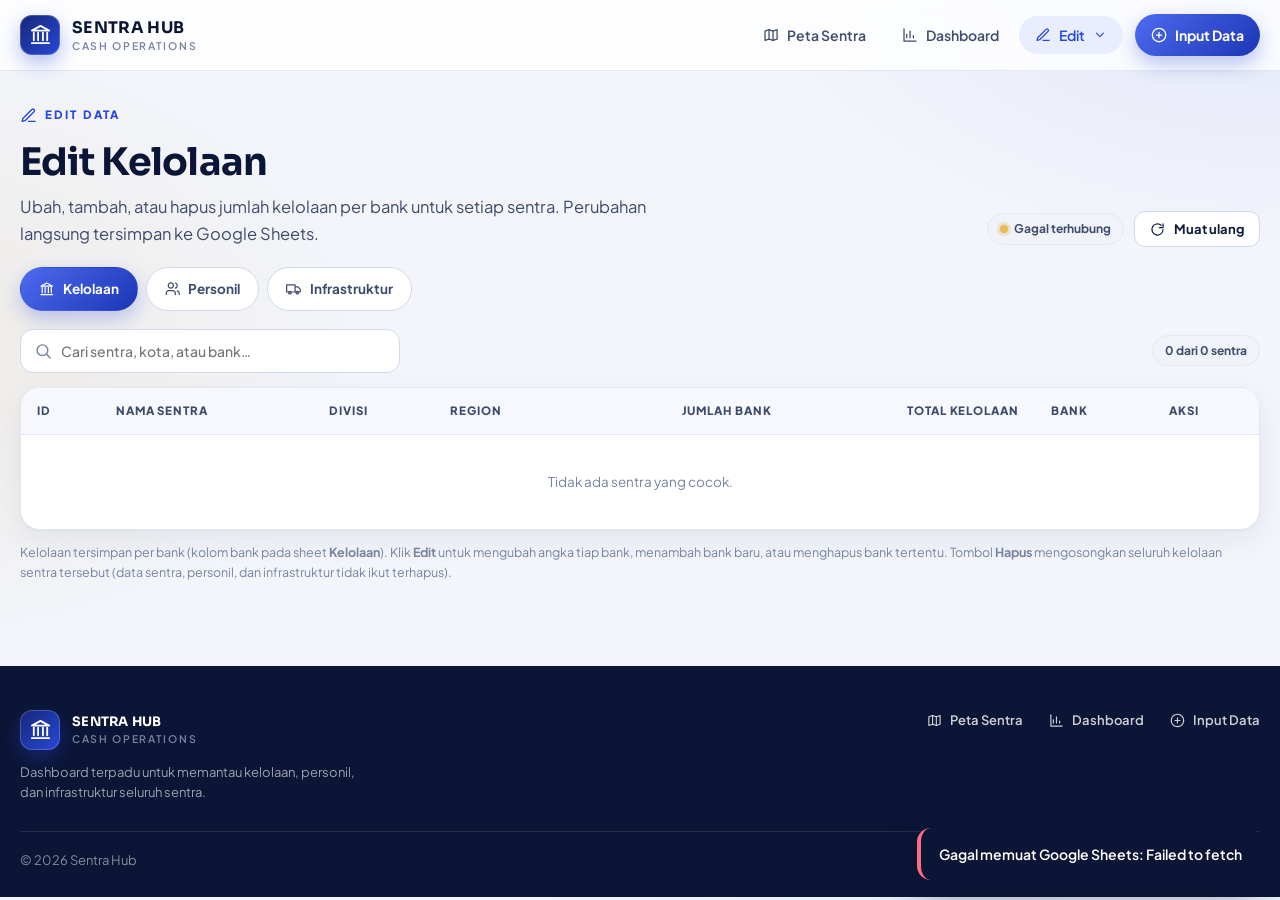
==== commit 0de10e30: "Update table header and personnel array in edit.html" ====
--- a/edit.html
+++ b/edit.html
@@ -84,7 +84,7 @@
         <table class="dt">
           <thead><tr>
             <th>ID</th><th>Nama Sentra</th><th>Divisi</th><th>Region</th>
-            <th class="num">Driver</th><th class="num">Cust. Restock</th><th class="num">Cust. FLM</th><th class="num">Cust. Driver</th>
+            <th class="num">Kasir</th><th class="num">Cust. Restock</th><th class="num">Cust. FLM</th><th class="num">Cust. Driver</th>
             <th class="num">Admin</th><th class="num">Manager</th><th class="num">Asmen</th><th class="num">Total</th><th class="td-act">Aksi</th>
           </tr></thead>
           <tbody id="ptbody"><tr><td colspan="13" class="empty-row">Memuat data…</td></tr></tbody>
@@ -212,7 +212,7 @@
   let editing = null;     // sentra yang sedang diedit di modal
   let pRows = [];         // satu baris per sentra: { id, nama, divisi, region, kota, has, v:{driver,...}, total }
   let pEditing = null;    // sentra yang sedang diedit di modal personil
-  const PERS = [["driver", "Jumlah Pegawai Driver"], ["custody_restock", "Jumlah Pegawai Custody Restock"], ["custody_flm", "Jumlah Pegawai Custody-FLM"],
+  const PERS = [["driver", "Jumlah Pegawai Kasir"], ["custody_restock", "Jumlah Pegawai Custody Restock"], ["custody_flm", "Jumlah Pegawai Custody-FLM"],
                 ["custody_driver", "Jumlah Pegawai Custody-Driver"], ["admin", "Jumlah Pegawai Admin"], ["manager", "Jumlah Manager"], ["asmen", "Jumlah Asmen"]];
   const nInt = (v) => Math.max(0, Math.floor(parseNum(v)));
   let iRows = [];         // satu baris per sentra: { id, nama, divisi, region, kota, has, v:{mesin_hitung,...} }
--- a/styles.css
+++ b/styles.css
@@ -264,3 +264,63 @@
   .city-sum{grid-template-columns:1fr}
 }
 @media(prefers-reduced-motion:reduce){*{animation:none!important;transition:none!important}}
+
+
+/* ---------- NAV DROPDOWN "EDIT" ---------- */
+.nav-dd{position:relative}
+.nav-dd-btn{display:inline-flex;gap:8px;align-items:center;padding:10px 16px;border-radius:999px;border:none;background:transparent;color:var(--ink2);font:600 14px 'Plus Jakarta Sans',sans-serif;cursor:pointer;transition:.2s}
+.nav-dd-btn:hover,.nav-dd.open .nav-dd-btn,.nav-dd.active .nav-dd-btn{color:var(--blue);background:var(--blue-soft)}
+.nav-dd-btn .caret{font-size:12px;transition:transform .2s}
+.nav-dd.open .caret{transform:rotate(180deg)}
+.nav-dd-menu{position:absolute;right:0;top:calc(100% + 10px);min-width:220px;padding:8px;border-radius:16px;background:#fff;border:1px solid var(--line);box-shadow:var(--sh-lg);display:none;flex-direction:column;gap:2px;z-index:1100}
+.nav-dd.open .nav-dd-menu{display:flex}
+.nav-dd-menu a{border-radius:11px!important;padding:10px 14px!important;white-space:nowrap}
+.nav-dd-menu a.active{color:var(--blue);background:var(--blue-soft)}
+.nav-dd-menu a .lbl{display:inline!important}
+
+/* ---------- HALAMAN EDIT ---------- */
+.edit-head{display:flex;justify-content:space-between;align-items:flex-end;gap:18px;flex-wrap:wrap;margin:34px 0 20px}
+.edit-tabs{display:flex;gap:8px;flex-wrap:wrap;margin-bottom:18px}
+.edit-tabs a{display:inline-flex;gap:8px;align-items:center;padding:10px 18px;border-radius:999px;font-size:13.5px;font-weight:700;color:var(--ink2);background:#fff;border:1px solid var(--line2);transition:.2s}
+.edit-tabs a:hover{color:var(--blue);border-color:var(--blue)}
+.edit-tabs a.active{color:#fff;border-color:transparent;background:linear-gradient(135deg,var(--blue2),#1c36b4);box-shadow:0 8px 20px rgba(39,72,216,.28)}
+.toolbar{display:flex;gap:12px;flex-wrap:wrap;align-items:center;justify-content:space-between;margin-bottom:14px}
+.search{position:relative;flex:1;min-width:220px;max-width:380px}
+.search .ic{position:absolute;left:14px;top:50%;transform:translateY(-50%);color:var(--muted);font-size:16px}
+.search input{width:100%;padding:12px 15px 12px 40px;border-radius:13px;background:#fff;border:1px solid var(--line2);font:500 14px 'Plus Jakarta Sans',sans-serif;outline:none;transition:.2s}
+.search input:focus{border-color:var(--blue);box-shadow:0 0 0 4px rgba(39,72,216,.13)}
+.tbl-card{padding:0;overflow:hidden}
+.tbl-wrap{overflow:auto;max-height:70vh}
+table.dt{width:100%;border-collapse:collapse;font-size:13.5px}
+table.dt th{position:sticky;top:0;z-index:1;text-align:left;padding:14px 16px;background:#f6f8fd;color:var(--ink2);font-size:11.5px;font-weight:800;letter-spacing:.08em;text-transform:uppercase;border-bottom:1px solid var(--line);white-space:nowrap}
+table.dt td{padding:13px 16px;border-bottom:1px solid var(--line);vertical-align:middle}
+table.dt tr:last-child td{border-bottom:none}
+table.dt tbody tr:hover{background:#fafbff}
+table.dt td.num,table.dt th.num{text-align:right;font-variant-numeric:tabular-nums}
+table.dt td b{color:var(--navy)}
+.td-act{white-space:nowrap;text-align:right}
+.btn-edit{display:inline-flex;gap:6px;align-items:center;padding:8px 14px;border-radius:10px;border:1px solid #cdd8ff;background:var(--blue-soft);color:var(--blue);font:700 12.5px 'Plus Jakarta Sans',sans-serif;cursor:pointer;transition:.2s}
+.btn-edit:hover{background:var(--blue);color:#fff}
+.btn-del{display:inline-flex;gap:6px;align-items:center;padding:8px 12px;margin-left:6px;border-radius:10px;border:1px solid #f6c9d0;background:#fff1f3;color:var(--danger);font:700 12.5px 'Plus Jakarta Sans',sans-serif;cursor:pointer;transition:.2s}
+.btn-del:hover{background:var(--danger);color:#fff}
+.btn-edit:disabled,.btn-del:disabled{opacity:.45;cursor:not-allowed}
+.empty-row{text-align:center;color:var(--muted);padding:36px 16px!important}
+.mini-chips{display:flex;gap:5px;flex-wrap:wrap}
+.mini-chips .chip{padding:3px 9px;font-size:11px}
+.soon{padding:44px 24px;text-align:center;color:var(--muted)}
+.soon b{display:block;font-family:'Sora',sans-serif;font-size:18px;color:var(--navy);margin:10px 0 4px}
+
+/* modal */
+.modal-bg{position:fixed;inset:0;z-index:2000;display:none;align-items:center;justify-content:center;padding:18px;background:rgba(11,21,53,.55);backdrop-filter:blur(4px)}
+.modal-bg.open{display:flex}
+.modal{width:100%;max-width:640px;max-height:92vh;display:flex;flex-direction:column;background:#fff;border-radius:22px;box-shadow:var(--sh-lg);animation:rowin .25s ease}
+.modal-h{display:flex;justify-content:space-between;align-items:flex-start;gap:12px;padding:22px 24px 14px;border-bottom:1px solid var(--line)}
+.modal-h small{display:block;font-size:11px;font-weight:800;letter-spacing:.14em;text-transform:uppercase;color:var(--muted)}
+.modal-h h3{font-family:'Sora',sans-serif;font-size:20px;color:var(--navy);letter-spacing:-.015em}
+.modal-b{padding:18px 24px;overflow:auto}
+.modal-f{display:flex;justify-content:space-between;align-items:center;gap:12px;flex-wrap:wrap;padding:16px 24px;border-top:1px solid var(--line);background:#fafbff;border-radius:0 0 22px 22px}
+.mrow{display:grid;grid-template-columns:1.4fr 1fr 46px;gap:10px;align-items:start;margin-bottom:10px}
+.mrow .field label{font-size:11.5px}
+.mrow .icon-btn{margin-top:22px}
+.mrow .hint{margin-top:2px}
+@media(max-width:560px){.mrow{grid-template-columns:1fr 1fr 46px}}
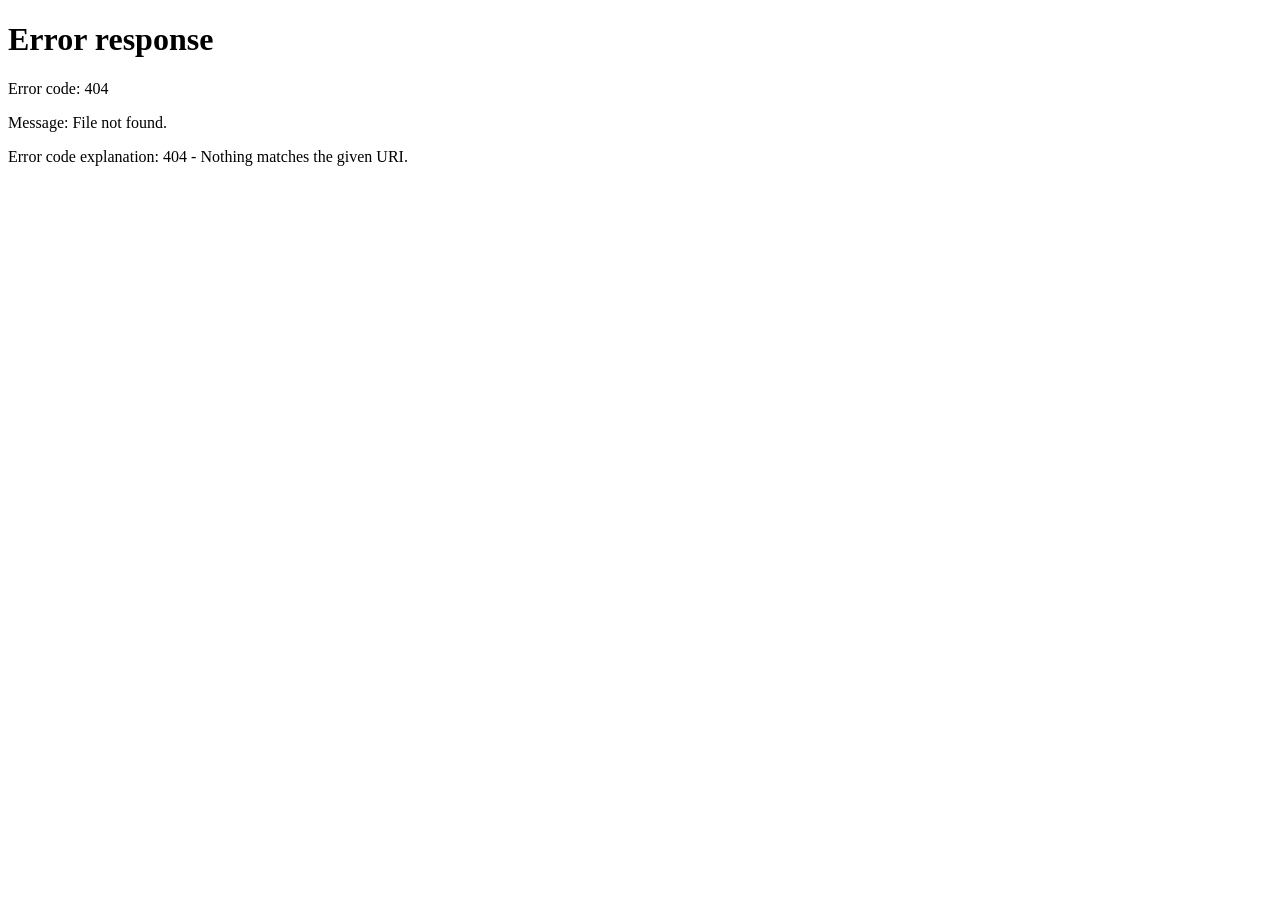
==== commit 41e36d5b: "Update edit.html" ====
--- a/edit.html
+++ b/edit.html
@@ -9,6 +9,7 @@
 <link rel="preconnect" href="https://fonts.gstatic.com" crossorigin>
 <link href="https://fonts.googleapis.com/css2?family=Plus+Jakarta+Sans:wght@400;500;600;700;800&family=Sora:wght@600;700&display=swap" rel="stylesheet">
 <link rel="stylesheet" href="styles.css">
+<style id="auth-hide">html{visibility:hidden}</style>
 </head>
 <body>
 
@@ -30,6 +31,7 @@
         </div>
       </div>
       <a href="form.html" class="cta"><svg class="ic"><use href="#i-plus"/></svg><span class="lbl">Input Data</span></a>
+      <a href="#" id="btnLogout" title="Keluar"><svg class="ic"><use href="#i-logout"/></svg><span class="lbl">Keluar</span></a>
     </div>
   </div>
 </nav>
--- a/styles.css
+++ b/styles.css
@@ -165,6 +165,7 @@
 .kpi .k-value{font-family:'Sora',sans-serif;font-weight:700;font-size:clamp(26px,3vw,36px);letter-spacing:-.025em;margin:16px 0 4px;line-height:1.1;color:var(--navy)}
 .kpi .k-sub{font-size:12.5px;color:var(--muted)}
 .kpi.big{grid-column:span 2}
+.kpi.wide{grid-column:span 2}
 .kpi.big .k-value{font-size:clamp(32px,4vw,48px)}
 .kpi.dark{background:radial-gradient(400px 200px at 100% 0%,rgba(233,185,90,.32),transparent 60%),linear-gradient(135deg,#0b1535,#1a2f86);border:none;color:#fff}
 .kpi.dark .k-label,.kpi.dark .k-sub{color:rgba(255,255,255,.72)}
@@ -259,7 +260,8 @@
 }
 @media(max-width:480px){
   .g4{grid-template-columns:1fr}
-  .kpi.big{grid-column:span 1}
+  .kpi.big,.kpi.wide{grid-column:span 1}
+  .kpi{padding:20px}
   .mgrid{grid-template-columns:1fr}
   .city-sum{grid-template-columns:1fr}
 }
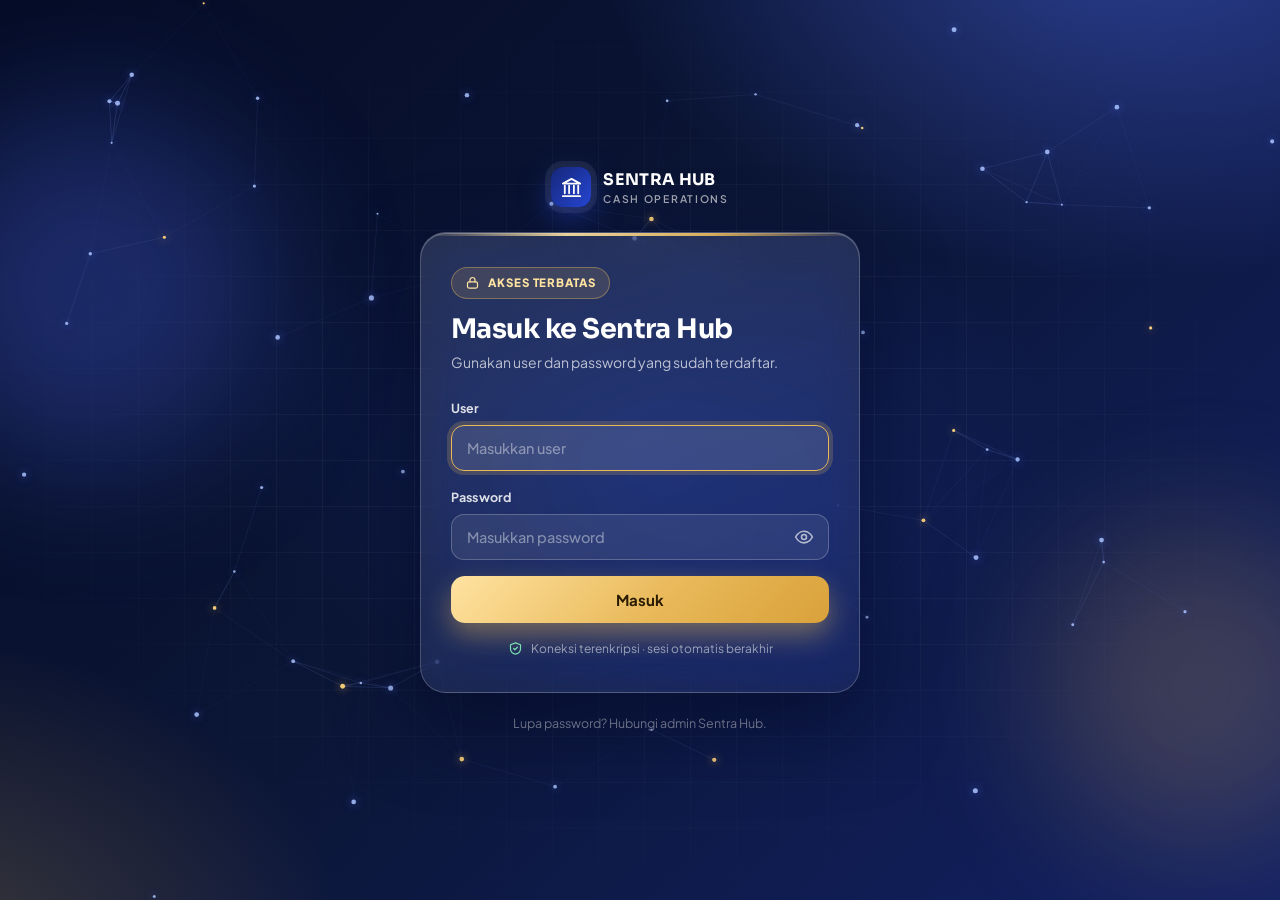
==== commit 7bde2b31: "Add files via upload" ====
--- a/edit.html
+++ b/edit.html
@@ -22,6 +22,7 @@
     <div class="nav-links">
       <a href="index.html#peta"><svg class="ic"><use href="#i-map"/></svg><span class="lbl">Peta Sentra</span></a>
       <a href="index.html#dashboard"><svg class="ic"><use href="#i-chart"/></svg><span class="lbl">Dashboard</span></a>
+      <a href="pjpur.html"><svg class="ic"><use href="#i-file"/></svg><span class="lbl">PJPUR</span></a>
       <div class="nav-dd active">
         <button type="button" class="nav-dd-btn" aria-haspopup="true" aria-expanded="false"><svg class="ic"><use href="#i-edit"/></svg><span class="lbl">Edit</span><svg class="ic caret"><use href="#i-chev"/></svg></button>
         <div class="nav-dd-menu" role="menu">
